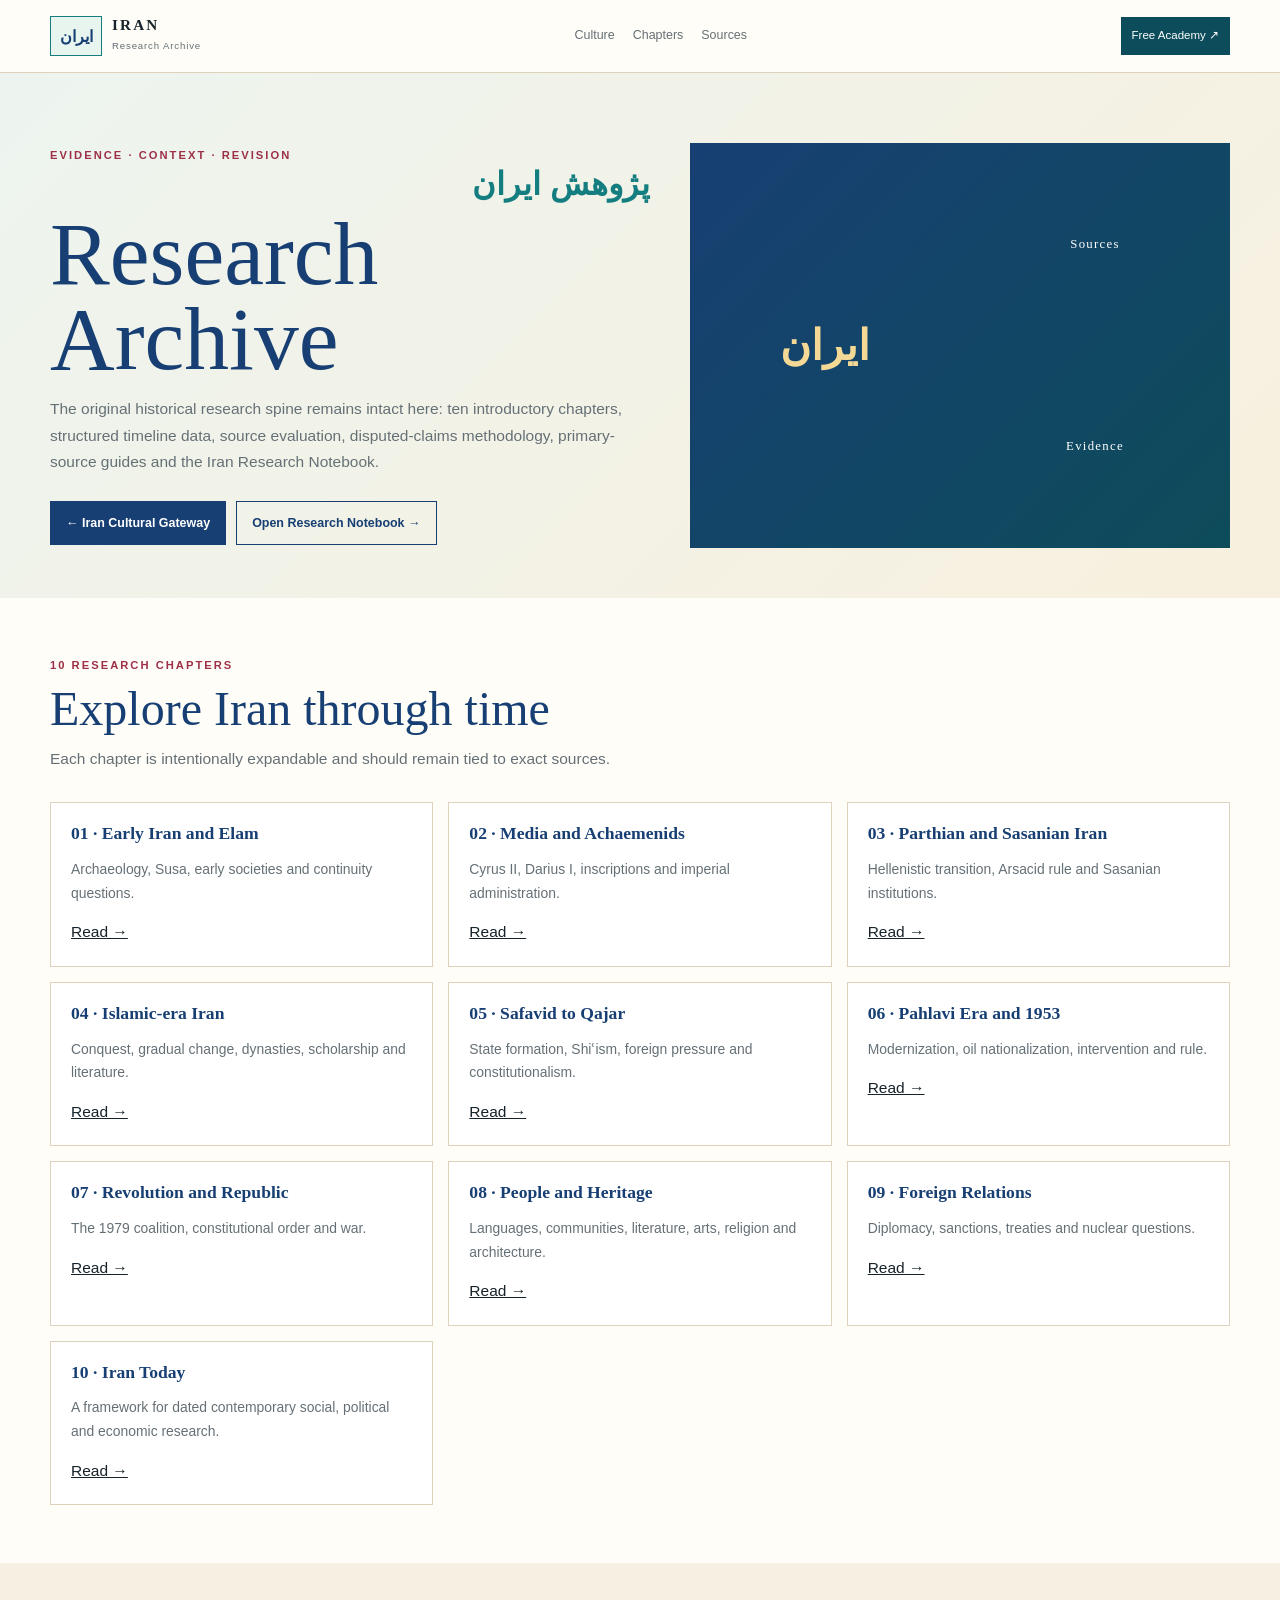
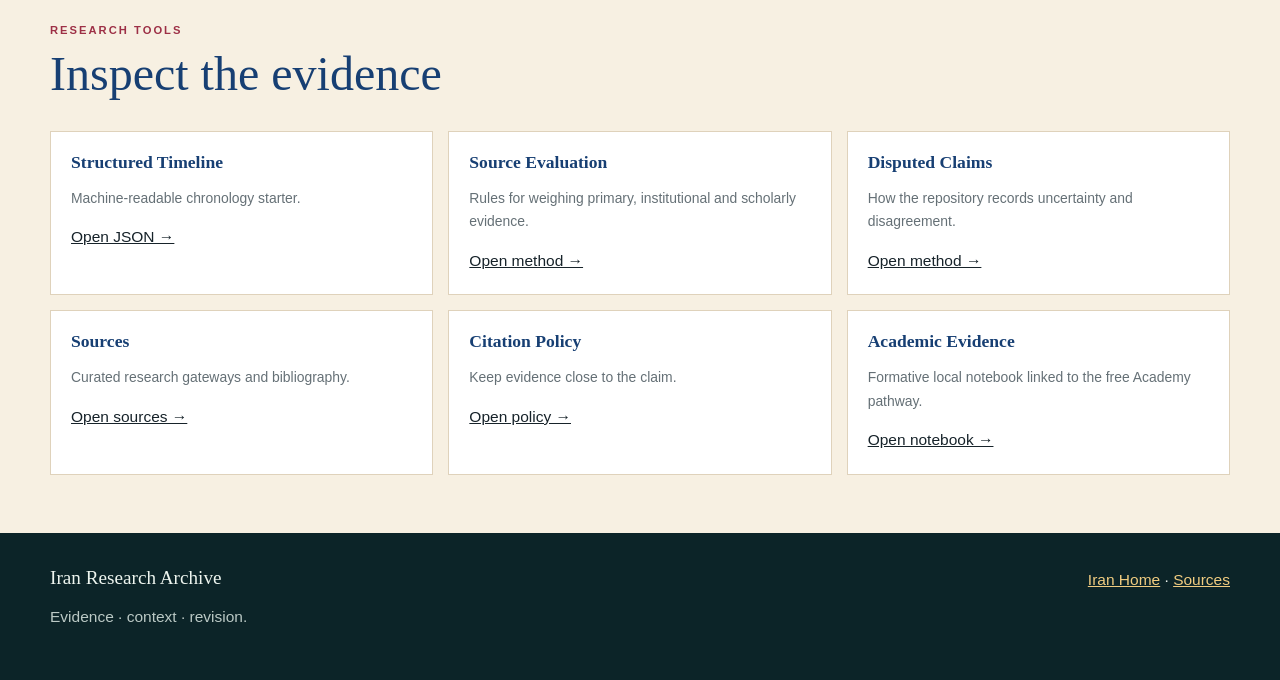
==== research/index.html @ 9bd916c7 "Create Iran research archive landing page" ====
<!doctype html>
<html lang="en" dir="ltr">
<head><meta charset="utf-8"><meta name="viewport" content="width=device-width,initial-scale=1"><meta name="theme-color" content="#0d4c5a"><title>Iran Research Archive | Verve N Veda</title><link rel="stylesheet" href="../assets/css/style.css"></head>
<body class="detail-page">
<a class="skip-link" href="#main">Skip to main content</a>
<header class="site-header"><div class="shell header-inner">
<a class="site-brand" href="../index.html"><span class="site-brand-mark">ایران</span><span><strong>IRAN</strong><small>Research Archive</small></span></a>
<nav class="site-nav"><a href="../index.html#portals">Culture</a><a href="#chapters">Chapters</a><a href="../SOURCES.md">Sources</a></nav>
<div class="site-actions"><a class="nav-academy" href="https://vervenveda.com/Khaemenes_Academy.github.io/" target="_blank" rel="noopener noreferrer">Free Academy ↗</a></div>
</div></header>
<main id="main">
<section class="detail-hero"><div class="shell detail-grid"><div>
<div class="eyebrow">EVIDENCE · CONTEXT · REVISION</div><div class="fa-title" lang="fa" dir="rtl">پژوهش ایران</div><h1>Research Archive</h1>
<p>The original historical research spine remains intact here: ten introductory chapters, structured timeline data, source evaluation, disputed-claims methodology, primary-source guides and the Iran Research Notebook.</p>
<div class="hero-actions"><a class="button primary" href="../index.html">← Iran Cultural Gateway</a><a class="button" href="../learning/iran-research-notebook.html">Open Research Notebook →</a></div>
</div><div class="research-art" style="aspect-ratio:4/3"><span>ایران</span><b>Sources</b><i>Evidence</i></div></div></section>

<section class="detail-section" id="chapters"><div class="shell"><div class="section-head compact"><div class="eyebrow">10 RESEARCH CHAPTERS</div><h2>Explore Iran through time</h2><p>Each chapter is intentionally expandable and should remain tied to exact sources.</p></div>
<div class="detail-columns">
<article class="detail-card"><h3>01 · Early Iran and Elam</h3><p>Archaeology, Susa, early societies and continuity questions.</p><a href="01-early-iran-and-elam.md">Read →</a></article>
<article class="detail-card"><h3>02 · Media and Achaemenids</h3><p>Cyrus II, Darius I, inscriptions and imperial administration.</p><a href="02-media-and-achaemenids.md">Read →</a></article>
<article class="detail-card"><h3>03 · Parthian and Sasanian Iran</h3><p>Hellenistic transition, Arsacid rule and Sasanian institutions.</p><a href="03-hellenistic-parthian-sasanian.md">Read →</a></article>
<article class="detail-card"><h3>04 · Islamic-era Iran</h3><p>Conquest, gradual change, dynasties, scholarship and literature.</p><a href="04-islamic-era-and-regional-dynasties.md">Read →</a></article>
<article class="detail-card"><h3>05 · Safavid to Qajar</h3><p>State formation, Shiʿism, foreign pressure and constitutionalism.</p><a href="05-safavid-to-qajar.md">Read →</a></article>
<article class="detail-card"><h3>06 · Pahlavi Era and 1953</h3><p>Modernization, oil nationalization, intervention and rule.</p><a href="06-pahlavi-era-and-1953.md">Read →</a></article>
<article class="detail-card"><h3>07 · Revolution and Republic</h3><p>The 1979 coalition, constitutional order and war.</p><a href="07-revolution-and-islamic-republic.md">Read →</a></article>
<article class="detail-card"><h3>08 · People and Heritage</h3><p>Languages, communities, literature, arts, religion and architecture.</p><a href="08-people-language-religion-culture.md">Read →</a></article>
<article class="detail-card"><h3>09 · Foreign Relations</h3><p>Diplomacy, sanctions, treaties and nuclear questions.</p><a href="09-foreign-relations-nuclear-diplomacy.md">Read →</a></article>
<article class="detail-card"><h3>10 · Iran Today</h3><p>A framework for dated contemporary social, political and economic research.</p><a href="10-iran-today-and-open-questions.md">Read →</a></article>
</div></div></section>

<section class="detail-section alt"><div class="shell"><div class="section-head compact"><div class="eyebrow">RESEARCH TOOLS</div><h2>Inspect the evidence</h2></div><div class="detail-columns">
<article class="detail-card"><h3>Structured Timeline</h3><p>Machine-readable chronology starter.</p><a href="../data/timeline.json">Open JSON →</a></article>
<article class="detail-card"><h3>Source Evaluation</h3><p>Rules for weighing primary, institutional and scholarly evidence.</p><a href="../methodology/source-evaluation.md">Open method →</a></article>
<article class="detail-card"><h3>Disputed Claims</h3><p>How the repository records uncertainty and disagreement.</p><a href="../methodology/disputed-claims.md">Open method →</a></article>
<article class="detail-card"><h3>Sources</h3><p>Curated research gateways and bibliography.</p><a href="../SOURCES.md">Open sources →</a></article>
<article class="detail-card"><h3>Citation Policy</h3><p>Keep evidence close to the claim.</p><a href="../CITATION_POLICY.md">Open policy →</a></article>
<article class="detail-card"><h3>Academic Evidence</h3><p>Formative local notebook linked to the free Academy pathway.</p><a href="../learning/iran-research-notebook.html">Open notebook →</a></article>
</div></div></section>
</main>
<footer class="footer"><div class="shell foot-inner"><div><h2>Iran Research Archive</h2><p>Evidence · context · revision.</p></div><div><a href="../index.html">Iran Home</a> · <a href="../SOURCES.md">Sources</a></div></div></footer>
</body></html>
---- assets/css/style.css ----
:root{
 --lapis:#173f73;--turq:#147d80;--turq-dark:#0d4c5a;--saffron:#c89435;--gold:#d5b46a;
 --pom:#9d3046;--ink:#17232a;--muted:#657076;--ivory:#f7f0e2;--paper:#fffdf8;--line:#dfd2bb;
 --night:#0c2428;--shadow:0 18px 50px rgba(18,39,43,.12);--display:Georgia,"Times New Roman",serif;
 --body:"Avenir Next","Segoe UI",Arial,sans-serif;--fa:Tahoma,"Geeza Pro",Arial,sans-serif
}
*{box-sizing:border-box}html{scroll-behavior:smooth;scroll-padding-top:110px}body{margin:0;background:var(--paper);color:var(--ink);font:15.5px/1.7 var(--body);-webkit-font-smoothing:antialiased}
a{color:inherit}img{display:block;max-width:100%}button,input{font:inherit}button,a{touch-action:manipulation}:focus-visible{outline:3px solid var(--pom);outline-offset:3px}.shell{width:min(1180px,calc(100% - 40px));margin:auto}.skip-link{position:fixed;left:12px;top:-100px;z-index:5000;padding:9px 13px;background:#fff;border:2px solid var(--pom)}.skip-link:focus{top:12px}
#vnvTicker{height:35px;display:grid;grid-template-columns:minmax(0,1fr) 40px;background:var(--night);color:#f4ead8;border-bottom:1px solid #ffffff1f;overflow:hidden}
#vnvTicker .viewport{overflow:hidden;white-space:nowrap}#vnvTicker .track{width:max-content;display:flex;align-items:center;animation:ticker 40s linear infinite}
#vnvTicker[data-paused="true"] .track{animation-play-state:paused}#vnvTicker .set{display:flex;align-items:center;gap:23px;padding-right:23px}#vnvTicker .brand{color:#f0cc80;font:600 .67rem/1 var(--display);letter-spacing:.17em}#vnvTicker a{color:#eef3ef;text-decoration:none;font-size:.72rem}#vnvTicker .pause{border:0;border-left:1px solid #ffffff25;background:#ffffff08;color:white;cursor:pointer}@keyframes ticker{to{transform:translateX(-50%)}}
.site-header{position:sticky;top:0;z-index:1200;background:#fffdf7f3;backdrop-filter:blur(12px);border-bottom:1px solid var(--line)}.header-inner{min-height:72px;display:grid;grid-template-columns:auto 1fr auto;align-items:center;gap:22px}.site-brand{display:flex;align-items:center;gap:10px;text-decoration:none}.site-brand-mark{width:52px;height:40px;display:grid;place-items:center;border:1px solid var(--turq);color:var(--lapis);font:700 1rem var(--fa);background:#e8f5ef}.site-brand strong{display:block;font:600 .95rem/1.1 var(--display);letter-spacing:.14em}.site-brand small{display:block;margin-top:4px;color:var(--muted);font-size:.6rem;letter-spacing:.09em}.site-nav{display:flex;justify-content:center;gap:18px}.site-nav a{text-decoration:none;color:var(--muted);font-size:.78rem}.site-nav a:hover{color:var(--pom)}.site-actions{display:flex;gap:8px;align-items:center}.nav-academy{min-height:38px;display:inline-flex;align-items:center;padding:7px 11px;background:var(--turq-dark);color:#fff;text-decoration:none;font-size:.72rem}.menu-button{width:40px;height:40px;border:1px solid var(--line);background:var(--paper);display:grid;place-items:center;cursor:pointer}.menu-lines,.menu-lines:before,.menu-lines:after{width:18px;height:1px;background:var(--ink);display:block;position:relative}.menu-lines:before,.menu-lines:after{content:"";position:absolute;left:0}.menu-lines:before{top:-6px}.menu-lines:after{top:6px}
.iran-hero{position:relative;overflow:hidden;background:linear-gradient(120deg,#eef4ed 0 56%,#dfece6 56%);border-bottom:1px solid var(--line)}.iran-hero:before{content:"";position:absolute;inset:auto 0 0;height:8px;background:linear-gradient(90deg,var(--lapis) 0 25%,var(--turq) 25% 50%,var(--saffron) 50% 75%,var(--pom) 75%)}.hero-grid{min-height:650px;display:grid;grid-template-columns:1.05fr .95fr;align-items:center;gap:54px;padding:74px 0 82px}.eyebrow{color:var(--pom);font-size:.7rem;font-weight:800;letter-spacing:.18em;text-transform:uppercase}.persian-name{color:var(--turq);font:600 clamp(2.4rem,5vw,4.6rem)/1 var(--fa);margin-top:20px}.hero-copy h1{margin:8px 0 6px;color:var(--lapis);font:500 clamp(4.3rem,8vw,7.4rem)/.9 var(--display)}.hero-tagline{margin:0;color:var(--saffron);font:600 1.05rem/1.4 var(--display);letter-spacing:.04em}.hero-lead{max-width:690px;color:var(--muted);font-size:1.02rem}.hero-actions{display:flex;flex-wrap:wrap;gap:10px;margin-top:26px}.button{min-height:44px;display:inline-flex;align-items:center;padding:9px 15px;border:1px solid var(--lapis);text-decoration:none;color:var(--lapis);font-weight:700;font-size:.78rem}.button.primary{background:var(--lapis);color:#fff}.button.academy{background:var(--pom);border-color:var(--pom);color:#fff}.hero-source{margin-top:21px;color:#747c7e;font-size:.7rem}.hero-source a{color:var(--lapis)}.hero-photo{margin:0;position:relative;min-height:500px;border:1px solid #ffffff80;box-shadow:var(--shadow);overflow:hidden;background:#dbe5df}.hero-photo img{position:absolute;inset:0;width:100%;height:100%;object-fit:cover}.hero-photo:after{content:"";position:absolute;inset:55% 0 0;background:linear-gradient(transparent,#0c2527e8)}.hero-photo figcaption{position:absolute;z-index:2;left:20px;right:20px;bottom:18px;color:#fff;font-size:.78rem}.hero-photo figcaption span{font:700 1rem var(--fa);color:#f4d796}
.portal-section{padding:82px 0;background:var(--paper)}.section-head{max-width:800px;margin-bottom:30px}.section-head.compact h2{margin:8px 0 10px;color:var(--lapis);font:500 clamp(2rem,4vw,3rem)/1.1 var(--display)}.section-head p{margin:0;color:var(--muted)}.portal-grid{display:grid;grid-template-columns:repeat(3,minmax(0,1fr));gap:18px}.portal-card{background:#fff;border:1px solid var(--line);box-shadow:0 10px 30px #102b2e0b;overflow:hidden;min-width:0}.portal-card>img,.research-art{width:100%;aspect-ratio:4/3;object-fit:cover;background:#e7e0d1}.portal-copy{padding:20px}.portal-no{display:block;color:var(--pom);font:700 .67rem var(--body);letter-spacing:.14em}.portal-card h3{display:inline-block;margin:8px 0 3px;color:var(--lapis);font:600 1.55rem/1.15 var(--display)}.fa-word{float:right;margin-top:6px;color:var(--turq);font:600 1.25rem var(--fa)}.portal-card p{clear:both;color:var(--muted);min-height:70px;font-size:.88rem}.portal-actions{display:flex;gap:8px;flex-wrap:wrap}.portal-actions button,.portal-actions a{min-height:35px;display:inline-flex;align-items:center;padding:6px 10px;border:1px solid var(--line);background:#fff;color:var(--lapis);text-decoration:none;font-weight:700;font-size:.72rem;cursor:pointer}.portal-actions button:hover,.portal-actions a:hover{border-color:var(--pom);color:var(--pom)}.research-art{display:grid;grid-template-columns:1fr 1fr;grid-template-rows:1fr 1fr;place-items:center;background:linear-gradient(135deg,var(--lapis),var(--turq-dark));color:#fff}.research-art span{grid-row:1/3;font:700 2.6rem var(--fa);color:#f3d896}.research-art b,.research-art i{font:500 .8rem var(--display);letter-spacing:.1em}
.academy-ribbon{padding:44px 0;background:var(--night);color:#eef5ef}.academy-ribbon-inner{display:grid;grid-template-columns:1.15fr .85fr;gap:34px;align-items:center}.academy-ribbon h2{margin:7px 0;color:white;font:500 2rem/1.15 var(--display)}.academy-ribbon p{margin:0;color:#c9d7d3}.academy-ribbon-actions{display:grid;gap:8px}.academy-ribbon-actions a{padding:11px 13px;border:1px solid #ffffff36;color:#fff;text-decoration:none;font-size:.78rem}.academy-ribbon-actions a:first-child{background:var(--saffron);border-color:var(--saffron);color:#172228}
.legacy-strip{padding:76px 0;background:var(--ivory)}.legacy-grid{display:grid;grid-template-columns:repeat(4,minmax(0,1fr));border:1px solid var(--line);background:#fff}.legacy-grid>div{padding:23px;border-right:1px solid var(--line)}.legacy-grid>div:last-child{border-right:0}.legacy-grid span{display:block;color:var(--pom);font-size:.67rem;font-weight:800;letter-spacing:.12em;text-transform:uppercase}.legacy-grid strong{display:block;margin-top:8px;color:var(--lapis);font:600 1.02rem/1.3 var(--display)}.legacy-grid p{color:var(--muted);font-size:.82rem}.center-link{text-align:center;margin-top:24px}.center-link a{color:var(--lapis);font-weight:800}
.source-teaser{padding:60px 0}.source-teaser-inner{display:grid;grid-template-columns:1.2fr .8fr;gap:35px;align-items:center}.source-teaser h2{margin:7px 0;color:var(--lapis);font:500 2rem/1.15 var(--display)}.source-teaser p{color:var(--muted)}.source-buttons{display:flex;flex-wrap:wrap;gap:8px}.source-buttons a{padding:10px 12px;border:1px solid var(--line);text-decoration:none;color:var(--lapis);font-size:.76rem;font-weight:700}
.modal-layer{position:fixed;inset:0;z-index:4000;visibility:hidden;opacity:0;transition:.18s}.modal-layer.open{visibility:visible;opacity:1}.modal-backdrop{position:absolute;inset:0;background:#061417d9}.culture-modal{position:relative;width:min(680px,calc(100% - 28px));max-height:86vh;overflow:auto;margin:7vh auto 0;background:var(--paper);border:1px solid #ffffff44;padding:32px;box-shadow:0 25px 80px #0007}.modal-close{position:absolute;right:14px;top:14px;width:39px;height:39px;border:1px solid var(--line);background:#fff;color:var(--pom);font-size:1.3rem;cursor:pointer}.modal-kicker{color:var(--pom);font-size:.67rem;font-weight:800;letter-spacing:.16em}.culture-modal h2{margin:8px 0 15px;color:var(--lapis);font:500 2.2rem/1.1 var(--display)}.culture-modal ul{padding-left:20px;color:var(--muted)}.culture-modal .source-note{margin-top:17px;padding:13px;background:var(--ivory);font-size:.78rem}.culture-modal .source-note a{color:var(--lapis)}.modal-actions{display:flex;gap:8px;flex-wrap:wrap;margin-top:20px}.modal-actions a,.modal-actions button{padding:9px 12px;border:1px solid var(--lapis);background:#fff;color:var(--lapis);text-decoration:none;font-weight:700;cursor:pointer}.modal-actions a{background:var(--lapis);color:#fff}
.menu-overlay{position:fixed;inset:0;z-index:3500;background:#061417d9;visibility:hidden;opacity:0;transition:.18s;display:grid;place-items:start end}.menu-overlay.open{visibility:visible;opacity:1}.menu-drawer{width:min(420px,94vw);height:100%;overflow:auto;background:var(--paper);padding:28px;transform:translateX(105%);transition:.2s}.menu-overlay.open .menu-drawer{transform:none}.menu-head{display:flex;justify-content:space-between;gap:10px;align-items:start}.menu-head h2{margin:4px 0;color:var(--lapis);font:500 1.5rem var(--display)}.menu-close{width:40px;height:40px;border:1px solid var(--line);background:#fff;color:var(--pom);font-size:1.3rem;cursor:pointer}.menu-group{margin-top:24px;color:var(--pom);font-size:.66rem;font-weight:800;letter-spacing:.15em;text-transform:uppercase}.menu-links{display:grid;border-top:1px solid var(--line);margin-top:7px}.menu-links a{display:flex;justify-content:space-between;gap:10px;padding:12px 2px;border-bottom:1px solid var(--line);text-decoration:none;color:var(--lapis);font-size:.82rem}
.footer{padding:34px 0;background:var(--night);color:#eef5ef}.foot-inner{display:flex;justify-content:space-between;gap:24px;flex-wrap:wrap}.footer h2{margin:0;font:500 1.2rem var(--display)}.footer p{color:#bbc9c5}.footer a{color:#f0cc80}
.detail-page{background:var(--paper)}.detail-hero{padding:70px 0 50px;background:linear-gradient(135deg,#edf4ef,#f8f0de)}.detail-grid{display:grid;grid-template-columns:1fr .9fr;gap:40px;align-items:center}.detail-hero h1{margin:8px 0;color:var(--lapis);font:500 clamp(3rem,7vw,5.7rem)/.95 var(--display)}.detail-hero .fa-title{color:var(--turq);font:600 2rem var(--fa)}.detail-hero p{color:var(--muted)}.detail-hero img{width:100%;aspect-ratio:4/3;object-fit:cover;box-shadow:var(--shadow);border:1px solid var(--line)}.detail-section{padding:58px 0}.detail-section.alt{background:var(--ivory)}.detail-section h2{color:var(--lapis);font:500 2rem/1.15 var(--display)}.detail-columns{display:grid;grid-template-columns:repeat(3,minmax(0,1fr));gap:15px}.detail-card{padding:20px;background:#fff;border:1px solid var(--line)}.detail-card h3{margin:0 0 8px;color:var(--lapis);font:600 1.1rem var(--display)}.detail-card p{color:var(--muted);font-size:.87rem}.detail-sources{display:grid;gap:8px}.detail-sources a{padding:12px;background:#fff;border:1px solid var(--line);color:var(--lapis);text-decoration:none;font-size:.8rem}
@media(max-width:930px){.site-nav{display:none}.hero-grid,.academy-ribbon-inner,.source-teaser-inner,.detail-grid{grid-template-columns:1fr}.hero-photo{min-height:420px}.portal-grid{grid-template-columns:repeat(2,minmax(0,1fr))}.legacy-grid{grid-template-columns:repeat(2,minmax(0,1fr))}.legacy-grid>div:nth-child(2){border-right:0}.legacy-grid>div{border-bottom:1px solid var(--line)}.detail-columns{grid-template-columns:1fr 1fr}}
@media(max-width:620px){.shell{width:calc(100% - 28px)}.header-inner{grid-template-columns:auto 1fr}.site-actions{justify-self:end}.nav-academy{display:none}.hero-grid{min-height:auto;padding:54px 0 66px}.hero-photo{min-height:360px}.portal-grid,.detail-columns{grid-template-columns:1fr}.legacy-grid{grid-template-columns:1fr}.legacy-grid>div{border-right:0}.culture-modal{padding:26px 20px}.portal-card p{min-height:0}}
@media(prefers-reduced-motion:reduce){html{scroll-behavior:auto}*{animation-duration:.01ms!important;animation-iteration-count:1!important;transition-duration:.01ms!important}#vnvTicker .track{animation:none}}
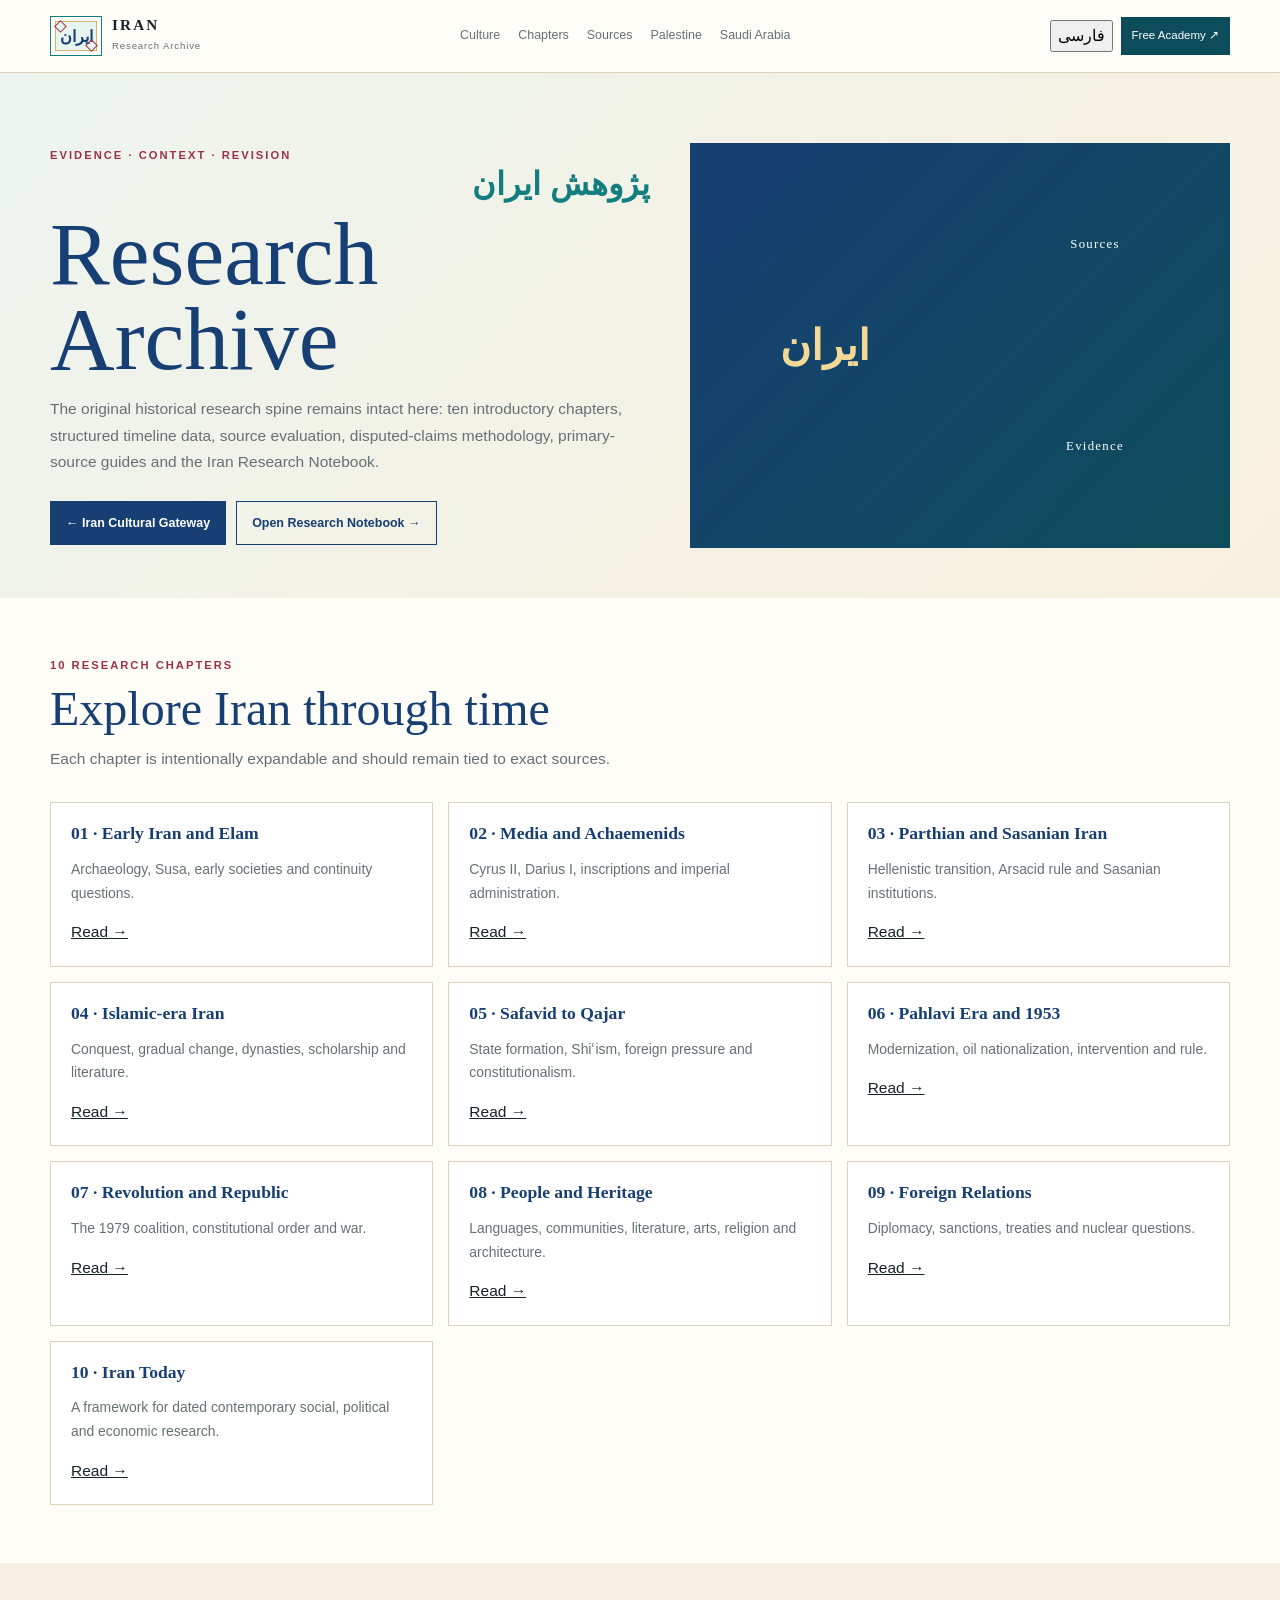
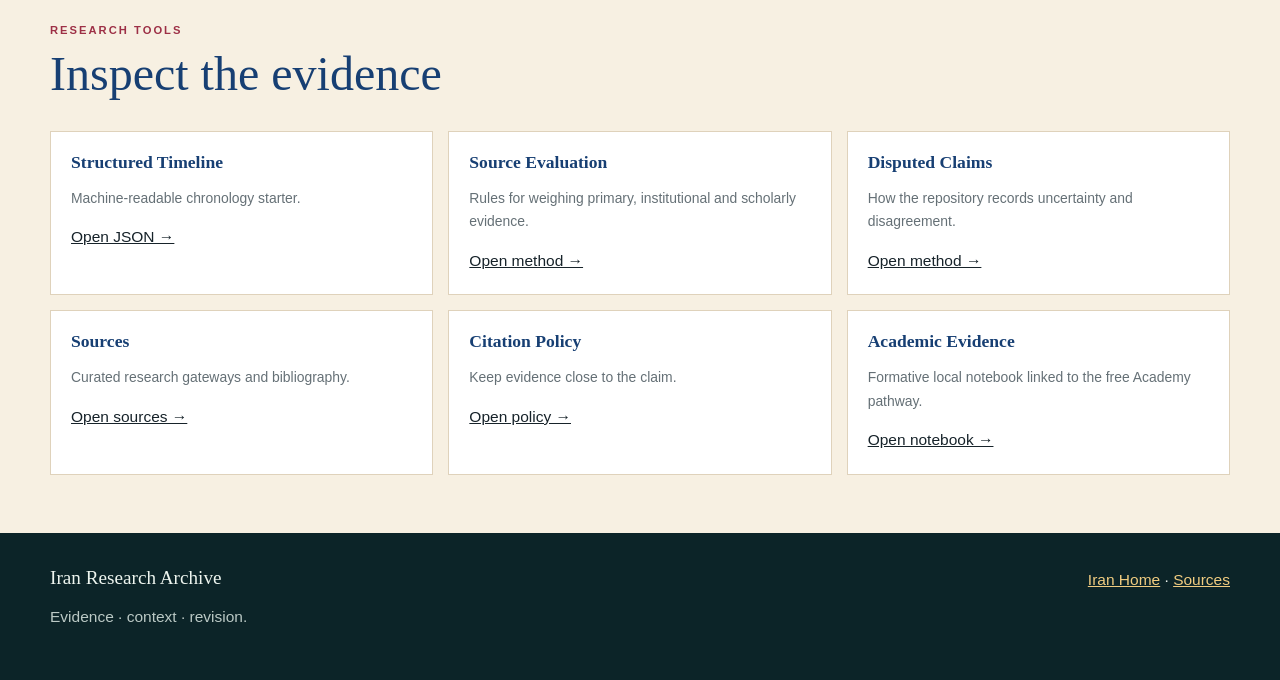
==== commit 467dc666: "Extend Persian language layer to Iran research archive" ====
--- a/research/index.html
+++ b/research/index.html
@@ -1,12 +1,12 @@
 <!doctype html>
 <html lang="en" dir="ltr">
 <head><meta charset="utf-8"><meta name="viewport" content="width=device-width,initial-scale=1"><meta name="theme-color" content="#0d4c5a"><title>Iran Research Archive | Verve N Veda</title><link rel="stylesheet" href="../assets/css/style.css"></head>
-<body class="detail-page">
+<body class="detail-page" data-i18n-page="research">
 <a class="skip-link" href="#main">Skip to main content</a>
 <header class="site-header"><div class="shell header-inner">
 <a class="site-brand" href="../index.html"><span class="site-brand-mark">ایران</span><span><strong>IRAN</strong><small>Research Archive</small></span></a>
-<nav class="site-nav"><a href="../index.html#portals">Culture</a><a href="#chapters">Chapters</a><a href="../SOURCES.md">Sources</a></nav>
-<div class="site-actions"><a class="nav-academy" href="https://vervenveda.com/Khaemenes_Academy.github.io/" target="_blank" rel="noopener noreferrer">Free Academy ↗</a></div>
+<nav class="site-nav"><a href="../index.html#portals">Culture</a><a href="#chapters">Chapters</a><a href="../SOURCES.md">Sources</a><a href="https://vervenveda.com/Palestine.github.io/">Palestine</a><a href="https://vervenveda.com/Saudi_Arabia.github.io/">Saudi Arabia</a></nav>
+<div class="site-actions"><button class="language-toggle" id="languageToggle" type="button" aria-label="Switch to Persian" aria-pressed="false">فارسی</button><a class="nav-academy" href="https://vervenveda.com/Khaemenes_Academy.github.io/" target="_blank" rel="noopener noreferrer">Free Academy ↗</a></div>
 </div></header>
 <main id="main">
 <section class="detail-hero"><div class="shell detail-grid"><div>
@@ -39,4 +39,4 @@
 </div></div></section>
 </main>
 <footer class="footer"><div class="shell foot-inner"><div><h2>Iran Research Archive</h2><p>Evidence · context · revision.</p></div><div><a href="../index.html">Iran Home</a> · <a href="../SOURCES.md">Sources</a></div></div></footer>
-</body></html>+<script src="../assets/js/iran-i18n.js"></script></body></html>
--- a/assets/css/style.css
+++ b/assets/css/style.css
@@ -9,16 +9,37 @@
 #vnvTicker{height:35px;display:grid;grid-template-columns:minmax(0,1fr) 40px;background:var(--night);color:#f4ead8;border-bottom:1px solid #ffffff1f;overflow:hidden}
 #vnvTicker .viewport{overflow:hidden;white-space:nowrap}#vnvTicker .track{width:max-content;display:flex;align-items:center;animation:ticker 40s linear infinite}
 #vnvTicker[data-paused="true"] .track{animation-play-state:paused}#vnvTicker .set{display:flex;align-items:center;gap:23px;padding-right:23px}#vnvTicker .brand{color:#f0cc80;font:600 .67rem/1 var(--display);letter-spacing:.17em}#vnvTicker a{color:#eef3ef;text-decoration:none;font-size:.72rem}#vnvTicker .pause{border:0;border-left:1px solid #ffffff25;background:#ffffff08;color:white;cursor:pointer}@keyframes ticker{to{transform:translateX(-50%)}}
-.site-header{position:sticky;top:0;z-index:1200;background:#fffdf7f3;backdrop-filter:blur(12px);border-bottom:1px solid var(--line)}.header-inner{min-height:72px;display:grid;grid-template-columns:auto 1fr auto;align-items:center;gap:22px}.site-brand{display:flex;align-items:center;gap:10px;text-decoration:none}.site-brand-mark{width:52px;height:40px;display:grid;place-items:center;border:1px solid var(--turq);color:var(--lapis);font:700 1rem var(--fa);background:#e8f5ef}.site-brand strong{display:block;font:600 .95rem/1.1 var(--display);letter-spacing:.14em}.site-brand small{display:block;margin-top:4px;color:var(--muted);font-size:.6rem;letter-spacing:.09em}.site-nav{display:flex;justify-content:center;gap:18px}.site-nav a{text-decoration:none;color:var(--muted);font-size:.78rem}.site-nav a:hover{color:var(--pom)}.site-actions{display:flex;gap:8px;align-items:center}.nav-academy{min-height:38px;display:inline-flex;align-items:center;padding:7px 11px;background:var(--turq-dark);color:#fff;text-decoration:none;font-size:.72rem}.menu-button{width:40px;height:40px;border:1px solid var(--line);background:var(--paper);display:grid;place-items:center;cursor:pointer}.menu-lines,.menu-lines:before,.menu-lines:after{width:18px;height:1px;background:var(--ink);display:block;position:relative}.menu-lines:before,.menu-lines:after{content:"";position:absolute;left:0}.menu-lines:before{top:-6px}.menu-lines:after{top:6px}
-.iran-hero{position:relative;overflow:hidden;background:linear-gradient(120deg,#eef4ed 0 56%,#dfece6 56%);border-bottom:1px solid var(--line)}.iran-hero:before{content:"";position:absolute;inset:auto 0 0;height:8px;background:linear-gradient(90deg,var(--lapis) 0 25%,var(--turq) 25% 50%,var(--saffron) 50% 75%,var(--pom) 75%)}.hero-grid{min-height:650px;display:grid;grid-template-columns:1.05fr .95fr;align-items:center;gap:54px;padding:74px 0 82px}.eyebrow{color:var(--pom);font-size:.7rem;font-weight:800;letter-spacing:.18em;text-transform:uppercase}.persian-name{color:var(--turq);font:600 clamp(2.4rem,5vw,4.6rem)/1 var(--fa);margin-top:20px}.hero-copy h1{margin:8px 0 6px;color:var(--lapis);font:500 clamp(4.3rem,8vw,7.4rem)/.9 var(--display)}.hero-tagline{margin:0;color:var(--saffron);font:600 1.05rem/1.4 var(--display);letter-spacing:.04em}.hero-lead{max-width:690px;color:var(--muted);font-size:1.02rem}.hero-actions{display:flex;flex-wrap:wrap;gap:10px;margin-top:26px}.button{min-height:44px;display:inline-flex;align-items:center;padding:9px 15px;border:1px solid var(--lapis);text-decoration:none;color:var(--lapis);font-weight:700;font-size:.78rem}.button.primary{background:var(--lapis);color:#fff}.button.academy{background:var(--pom);border-color:var(--pom);color:#fff}.hero-source{margin-top:21px;color:#747c7e;font-size:.7rem}.hero-source a{color:var(--lapis)}.hero-photo{margin:0;position:relative;min-height:500px;border:1px solid #ffffff80;box-shadow:var(--shadow);overflow:hidden;background:#dbe5df}.hero-photo img{position:absolute;inset:0;width:100%;height:100%;object-fit:cover}.hero-photo:after{content:"";position:absolute;inset:55% 0 0;background:linear-gradient(transparent,#0c2527e8)}.hero-photo figcaption{position:absolute;z-index:2;left:20px;right:20px;bottom:18px;color:#fff;font-size:.78rem}.hero-photo figcaption span{font:700 1rem var(--fa);color:#f4d796}
-.portal-section{padding:82px 0;background:var(--paper)}.section-head{max-width:800px;margin-bottom:30px}.section-head.compact h2{margin:8px 0 10px;color:var(--lapis);font:500 clamp(2rem,4vw,3rem)/1.1 var(--display)}.section-head p{margin:0;color:var(--muted)}.portal-grid{display:grid;grid-template-columns:repeat(3,minmax(0,1fr));gap:18px}.portal-card{background:#fff;border:1px solid var(--line);box-shadow:0 10px 30px #102b2e0b;overflow:hidden;min-width:0}.portal-card>img,.research-art{width:100%;aspect-ratio:4/3;object-fit:cover;background:#e7e0d1}.portal-copy{padding:20px}.portal-no{display:block;color:var(--pom);font:700 .67rem var(--body);letter-spacing:.14em}.portal-card h3{display:inline-block;margin:8px 0 3px;color:var(--lapis);font:600 1.55rem/1.15 var(--display)}.fa-word{float:right;margin-top:6px;color:var(--turq);font:600 1.25rem var(--fa)}.portal-card p{clear:both;color:var(--muted);min-height:70px;font-size:.88rem}.portal-actions{display:flex;gap:8px;flex-wrap:wrap}.portal-actions button,.portal-actions a{min-height:35px;display:inline-flex;align-items:center;padding:6px 10px;border:1px solid var(--line);background:#fff;color:var(--lapis);text-decoration:none;font-weight:700;font-size:.72rem;cursor:pointer}.portal-actions button:hover,.portal-actions a:hover{border-color:var(--pom);color:var(--pom)}.research-art{display:grid;grid-template-columns:1fr 1fr;grid-template-rows:1fr 1fr;place-items:center;background:linear-gradient(135deg,var(--lapis),var(--turq-dark));color:#fff}.research-art span{grid-row:1/3;font:700 2.6rem var(--fa);color:#f3d896}.research-art b,.research-art i{font:500 .8rem var(--display);letter-spacing:.1em}
+.site-header{position:sticky;top:0;z-index:1200;background:#fffdf7f3;backdrop-filter:blur(12px);border-bottom:1px solid var(--line)}.header-inner{min-height:72px;display:grid;grid-template-columns:auto 1fr auto;align-items:center;gap:22px}.site-brand{display:flex;align-items:center;gap:10px;text-decoration:none}.site-brand-mark{width:52px;height:40px;display:grid;place-items:center;border:1px solid var(--turq);color:var(--lapis);font:700 1rem var(--fa);background:#e8f5ef;box-shadow:inset 0 0 0 4px #fffdf8,inset 0 0 0 5px #d5b46a;position:relative}.site-brand-mark:before,.site-brand-mark:after{content:"";position:absolute;width:7px;height:7px;border:1px solid var(--pom);transform:rotate(45deg)}.site-brand-mark:before{left:5px;top:5px}.site-brand-mark:after{right:5px;bottom:5px}.site-brand strong{display:block;font:600 .95rem/1.1 var(--display);letter-spacing:.14em}.site-brand small{display:block;margin-top:4px;color:var(--muted);font-size:.6rem;letter-spacing:.09em}.site-nav{display:flex;justify-content:center;gap:18px}.site-nav a{text-decoration:none;color:var(--muted);font-size:.78rem}.site-nav a:hover{color:var(--pom)}.site-actions{display:flex;gap:8px;align-items:center}.nav-academy{min-height:38px;display:inline-flex;align-items:center;padding:7px 11px;background:var(--turq-dark);color:#fff;text-decoration:none;font-size:.72rem}.lang-toggle{min-height:38px;display:inline-flex;align-items:center;justify-content:center;padding:7px 11px;border:1px solid var(--turq);background:var(--paper);color:var(--lapis);font:700 .74rem/1 var(--fa);cursor:pointer}.lang-toggle:hover{background:#e8f5ef}.lang-toggle[aria-pressed="true"]{background:var(--lapis);border-color:var(--lapis);color:#fff}
+html[dir="rtl"] body{font-family:var(--fa);text-align:right}
+html[dir="rtl"] .site-brand{flex-direction:row-reverse}
+html[dir="rtl"] .site-brand strong,html[dir="rtl"] .site-brand small{letter-spacing:0}
+html[dir="rtl"] .site-nav{direction:rtl}
+html[dir="rtl"] .site-actions{direction:rtl}
+html[dir="rtl"] .hero-grid,html[dir="rtl"] .detail-grid,html[dir="rtl"] .academy-ribbon-inner,html[dir="rtl"] .source-teaser-inner{direction:rtl}
+html[dir="rtl"] .hero-copy,html[dir="rtl"] .section-head,html[dir="rtl"] .portal-copy,html[dir="rtl"] .detail-card,html[dir="rtl"] .academy-ribbon,html[dir="rtl"] .source-teaser,html[dir="rtl"] .footer{text-align:right}
+html[dir="rtl"] .hero-copy h1,html[dir="rtl"] .detail-hero h1,html[dir="rtl"] .section-head h2,html[dir="rtl"] .portal-card h3,html[dir="rtl"] .detail-section h2,html[dir="rtl"] .detail-card h3,html[dir="rtl"] .academy-ribbon h2,html[dir="rtl"] .source-teaser h2,html[dir="rtl"] .footer h2{font-family:var(--fa)}
+html[dir="rtl"] .eyebrow,html[dir="rtl"] .portal-no,html[dir="rtl"] .legacy-grid span,html[dir="rtl"] .menu-group{letter-spacing:.04em}
+html[dir="rtl"] .fa-word{float:left}
+html[dir="rtl"] .hero-actions,html[dir="rtl"] .portal-actions,html[dir="rtl"] .source-buttons,html[dir="rtl"] .modal-actions{direction:rtl}
+html[dir="rtl"] .legacy-grid>div{border-right:0;border-left:1px solid var(--line)}html[dir="rtl"] .portal-card:before{right:auto;left:10px}
+html[dir="rtl"] .legacy-grid>div:last-child{border-left:0}
+html[dir="rtl"] .menu-overlay{place-items:start start}
+html[dir="rtl"] .menu-drawer{transform:translateX(-105%)}
+html[dir="rtl"] .menu-overlay.open .menu-drawer{transform:none}
+html[dir="rtl"] .menu-close,html[dir="rtl"] .modal-close{right:auto;left:14px}
+html[dir="rtl"] .culture-modal ul{padding-left:0;padding-right:20px}
+html[dir="rtl"] .detail-sources,html[dir="rtl"] .academy-ribbon-actions{direction:rtl}
+html[dir="rtl"] #vnvTicker .set{padding-right:0;padding-left:23px}
+.menu-button{width:40px;height:40px;border:1px solid var(--line);background:var(--paper);display:grid;place-items:center;cursor:pointer}.menu-lines,.menu-lines:before,.menu-lines:after{width:18px;height:1px;background:var(--ink);display:block;position:relative}.menu-lines:before,.menu-lines:after{content:"";position:absolute;left:0}.menu-lines:before{top:-6px}.menu-lines:after{top:6px}
+.iran-hero{position:relative;overflow:hidden;background:linear-gradient(120deg,#eef4ed 0 56%,#dfece6 56%);border-bottom:1px solid var(--line)}.iran-hero:after{content:"";position:absolute;inset:0;pointer-events:none;opacity:.18;background:linear-gradient(90deg,transparent calc(50% - 1px),var(--turq) calc(50% - 1px) calc(50% + 1px),transparent calc(50% + 1px)),linear-gradient(0deg,transparent calc(50% - 1px),var(--saffron) calc(50% - 1px) calc(50% + 1px),transparent calc(50% + 1px));mask-image:linear-gradient(90deg,transparent 0 38%,#000 54% 100%)}.iran-hero:before{content:"";position:absolute;inset:auto 0 0;height:8px;background:linear-gradient(90deg,var(--lapis) 0 25%,var(--turq) 25% 50%,var(--saffron) 50% 75%,var(--pom) 75%)}.hero-grid{min-height:650px;display:grid;grid-template-columns:1.05fr .95fr;align-items:center;gap:54px;padding:74px 0 82px}.eyebrow{color:var(--pom);font-size:.7rem;font-weight:800;letter-spacing:.18em;text-transform:uppercase}.persian-name{color:var(--turq);font:600 clamp(2.4rem,5vw,4.6rem)/1 var(--fa);margin-top:20px}.hero-copy h1{margin:8px 0 6px;color:var(--lapis);font:500 clamp(4.3rem,8vw,7.4rem)/.9 var(--display)}.hero-tagline{margin:0;color:var(--saffron);font:600 1.05rem/1.4 var(--display);letter-spacing:.04em}.hero-lead{max-width:690px;color:var(--muted);font-size:1.02rem}.hero-actions{display:flex;flex-wrap:wrap;gap:10px;margin-top:26px}.button{min-height:44px;display:inline-flex;align-items:center;padding:9px 15px;border:1px solid var(--lapis);text-decoration:none;color:var(--lapis);font-weight:700;font-size:.78rem}.button.primary{background:var(--lapis);color:#fff}.button.academy{background:var(--pom);border-color:var(--pom);color:#fff}.hero-source{margin-top:21px;color:#747c7e;font-size:.7rem}.hero-source a{color:var(--lapis)}.hero-photo{margin:0;position:relative;min-height:500px;border:1px solid var(--lapis);box-shadow:0 0 0 5px #f7f0e2,0 0 0 7px var(--gold),var(--shadow);overflow:hidden;background:#dbe5df;z-index:1}.hero-photo:before{content:"";position:absolute;z-index:3;inset:11px;border:1px solid #ffffff88;pointer-events:none}.hero-photo img{position:absolute;inset:0;width:100%;height:100%;object-fit:cover}.hero-photo:after{content:"";position:absolute;inset:55% 0 0;background:linear-gradient(transparent,#0c2527e8)}.hero-photo figcaption{position:absolute;z-index:2;left:20px;right:20px;bottom:18px;color:#fff;font-size:.78rem}.hero-photo figcaption span{font:700 1rem var(--fa);color:#f4d796}
+.portal-section{padding:82px 0;background-color:var(--paper);background-image:linear-gradient(45deg,#147d8008 25%,transparent 25% 75%,#147d8008 75%),linear-gradient(-45deg,#9d304608 25%,transparent 25% 75%,#9d304608 75%);background-size:34px 34px;background-position:0 0,17px 17px}.section-head{max-width:800px;margin-bottom:30px}.section-head.compact h2{margin:8px 0 10px;color:var(--lapis);font:500 clamp(2rem,4vw,3rem)/1.1 var(--display)}.section-head p{margin:0;color:var(--muted)}.portal-grid{display:grid;grid-template-columns:repeat(3,minmax(0,1fr));gap:18px}.portal-card{background:#fff;border:1px solid var(--line);border-top:4px solid var(--turq);box-shadow:0 10px 30px #102b2e0b;overflow:hidden;min-width:0;position:relative}.portal-card:before{content:"";position:absolute;z-index:2;top:10px;right:10px;width:14px;height:14px;border:1px solid #fff9;transform:rotate(45deg);box-shadow:0 0 0 3px #173f7370}.portal-card.art{border-top-color:var(--pom)}.portal-card.music{border-top-color:var(--saffron)}.portal-card.script{border-top-color:var(--lapis)}.portal-card.legacy{border-top-color:var(--turq)}.portal-card.innovation{border-top-color:#6c7e52}.portal-card.research{border-top-color:var(--gold)}.portal-card>img,.research-art{width:100%;aspect-ratio:4/3;object-fit:cover;background:#e7e0d1}.portal-copy{padding:20px}.portal-no{display:block;color:var(--pom);font:700 .67rem var(--body);letter-spacing:.14em}.portal-card h3{display:inline-block;margin:8px 0 3px;color:var(--lapis);font:600 1.55rem/1.15 var(--display)}.fa-word{float:right;margin-top:6px;color:var(--turq);font:600 1.25rem var(--fa)}.portal-card p{clear:both;color:var(--muted);min-height:70px;font-size:.88rem}.portal-actions{display:flex;gap:8px;flex-wrap:wrap}.portal-actions button,.portal-actions a{min-height:35px;display:inline-flex;align-items:center;padding:6px 10px;border:1px solid var(--line);background:#fff;color:var(--lapis);text-decoration:none;font-weight:700;font-size:.72rem;cursor:pointer}.portal-actions button:hover,.portal-actions a:hover{border-color:var(--pom);color:var(--pom)}.research-art{display:grid;grid-template-columns:1fr 1fr;grid-template-rows:1fr 1fr;place-items:center;background:linear-gradient(135deg,var(--lapis),var(--turq-dark));color:#fff}.research-art span{grid-row:1/3;font:700 2.6rem var(--fa);color:#f3d896}.research-art b,.research-art i{font:500 .8rem var(--display);letter-spacing:.1em}
 .academy-ribbon{padding:44px 0;background:var(--night);color:#eef5ef}.academy-ribbon-inner{display:grid;grid-template-columns:1.15fr .85fr;gap:34px;align-items:center}.academy-ribbon h2{margin:7px 0;color:white;font:500 2rem/1.15 var(--display)}.academy-ribbon p{margin:0;color:#c9d7d3}.academy-ribbon-actions{display:grid;gap:8px}.academy-ribbon-actions a{padding:11px 13px;border:1px solid #ffffff36;color:#fff;text-decoration:none;font-size:.78rem}.academy-ribbon-actions a:first-child{background:var(--saffron);border-color:var(--saffron);color:#172228}
-.legacy-strip{padding:76px 0;background:var(--ivory)}.legacy-grid{display:grid;grid-template-columns:repeat(4,minmax(0,1fr));border:1px solid var(--line);background:#fff}.legacy-grid>div{padding:23px;border-right:1px solid var(--line)}.legacy-grid>div:last-child{border-right:0}.legacy-grid span{display:block;color:var(--pom);font-size:.67rem;font-weight:800;letter-spacing:.12em;text-transform:uppercase}.legacy-grid strong{display:block;margin-top:8px;color:var(--lapis);font:600 1.02rem/1.3 var(--display)}.legacy-grid p{color:var(--muted);font-size:.82rem}.center-link{text-align:center;margin-top:24px}.center-link a{color:var(--lapis);font-weight:800}
+.legacy-strip{padding:76px 0;background-color:var(--ivory);background-image:repeating-linear-gradient(90deg,transparent 0 47px,#9d30460a 47px 48px),repeating-linear-gradient(0deg,transparent 0 47px,#147d800a 47px 48px)}.legacy-grid{display:grid;grid-template-columns:repeat(4,minmax(0,1fr));border:1px solid var(--line);background:#fff}.legacy-grid>div{padding:23px;border-right:1px solid var(--line)}.legacy-grid>div:last-child{border-right:0}.legacy-grid span{display:block;color:var(--pom);font-size:.67rem;font-weight:800;letter-spacing:.12em;text-transform:uppercase}.legacy-grid strong{display:block;margin-top:8px;color:var(--lapis);font:600 1.02rem/1.3 var(--display)}.legacy-grid p{color:var(--muted);font-size:.82rem}.center-link{text-align:center;margin-top:24px}.center-link a{color:var(--lapis);font-weight:800}
 .source-teaser{padding:60px 0}.source-teaser-inner{display:grid;grid-template-columns:1.2fr .8fr;gap:35px;align-items:center}.source-teaser h2{margin:7px 0;color:var(--lapis);font:500 2rem/1.15 var(--display)}.source-teaser p{color:var(--muted)}.source-buttons{display:flex;flex-wrap:wrap;gap:8px}.source-buttons a{padding:10px 12px;border:1px solid var(--line);text-decoration:none;color:var(--lapis);font-size:.76rem;font-weight:700}
 .modal-layer{position:fixed;inset:0;z-index:4000;visibility:hidden;opacity:0;transition:.18s}.modal-layer.open{visibility:visible;opacity:1}.modal-backdrop{position:absolute;inset:0;background:#061417d9}.culture-modal{position:relative;width:min(680px,calc(100% - 28px));max-height:86vh;overflow:auto;margin:7vh auto 0;background:var(--paper);border:1px solid #ffffff44;padding:32px;box-shadow:0 25px 80px #0007}.modal-close{position:absolute;right:14px;top:14px;width:39px;height:39px;border:1px solid var(--line);background:#fff;color:var(--pom);font-size:1.3rem;cursor:pointer}.modal-kicker{color:var(--pom);font-size:.67rem;font-weight:800;letter-spacing:.16em}.culture-modal h2{margin:8px 0 15px;color:var(--lapis);font:500 2.2rem/1.1 var(--display)}.culture-modal ul{padding-left:20px;color:var(--muted)}.culture-modal .source-note{margin-top:17px;padding:13px;background:var(--ivory);font-size:.78rem}.culture-modal .source-note a{color:var(--lapis)}.modal-actions{display:flex;gap:8px;flex-wrap:wrap;margin-top:20px}.modal-actions a,.modal-actions button{padding:9px 12px;border:1px solid var(--lapis);background:#fff;color:var(--lapis);text-decoration:none;font-weight:700;cursor:pointer}.modal-actions a{background:var(--lapis);color:#fff}
 .menu-overlay{position:fixed;inset:0;z-index:3500;background:#061417d9;visibility:hidden;opacity:0;transition:.18s;display:grid;place-items:start end}.menu-overlay.open{visibility:visible;opacity:1}.menu-drawer{width:min(420px,94vw);height:100%;overflow:auto;background:var(--paper);padding:28px;transform:translateX(105%);transition:.2s}.menu-overlay.open .menu-drawer{transform:none}.menu-head{display:flex;justify-content:space-between;gap:10px;align-items:start}.menu-head h2{margin:4px 0;color:var(--lapis);font:500 1.5rem var(--display)}.menu-close{width:40px;height:40px;border:1px solid var(--line);background:#fff;color:var(--pom);font-size:1.3rem;cursor:pointer}.menu-group{margin-top:24px;color:var(--pom);font-size:.66rem;font-weight:800;letter-spacing:.15em;text-transform:uppercase}.menu-links{display:grid;border-top:1px solid var(--line);margin-top:7px}.menu-links a{display:flex;justify-content:space-between;gap:10px;padding:12px 2px;border-bottom:1px solid var(--line);text-decoration:none;color:var(--lapis);font-size:.82rem}
 .footer{padding:34px 0;background:var(--night);color:#eef5ef}.foot-inner{display:flex;justify-content:space-between;gap:24px;flex-wrap:wrap}.footer h2{margin:0;font:500 1.2rem var(--display)}.footer p{color:#bbc9c5}.footer a{color:#f0cc80}
 .detail-page{background:var(--paper)}.detail-hero{padding:70px 0 50px;background:linear-gradient(135deg,#edf4ef,#f8f0de)}.detail-grid{display:grid;grid-template-columns:1fr .9fr;gap:40px;align-items:center}.detail-hero h1{margin:8px 0;color:var(--lapis);font:500 clamp(3rem,7vw,5.7rem)/.95 var(--display)}.detail-hero .fa-title{color:var(--turq);font:600 2rem var(--fa)}.detail-hero p{color:var(--muted)}.detail-hero img{width:100%;aspect-ratio:4/3;object-fit:cover;box-shadow:var(--shadow);border:1px solid var(--line)}.detail-section{padding:58px 0}.detail-section.alt{background:var(--ivory)}.detail-section h2{color:var(--lapis);font:500 2rem/1.15 var(--display)}.detail-columns{display:grid;grid-template-columns:repeat(3,minmax(0,1fr));gap:15px}.detail-card{padding:20px;background:#fff;border:1px solid var(--line)}.detail-card h3{margin:0 0 8px;color:var(--lapis);font:600 1.1rem var(--display)}.detail-card p{color:var(--muted);font-size:.87rem}.detail-sources{display:grid;gap:8px}.detail-sources a{padding:12px;background:#fff;border:1px solid var(--line);color:var(--lapis);text-decoration:none;font-size:.8rem}
 @media(max-width:930px){.site-nav{display:none}.hero-grid,.academy-ribbon-inner,.source-teaser-inner,.detail-grid{grid-template-columns:1fr}.hero-photo{min-height:420px}.portal-grid{grid-template-columns:repeat(2,minmax(0,1fr))}.legacy-grid{grid-template-columns:repeat(2,minmax(0,1fr))}.legacy-grid>div:nth-child(2){border-right:0}.legacy-grid>div{border-bottom:1px solid var(--line)}.detail-columns{grid-template-columns:1fr 1fr}}
-@media(max-width:620px){.shell{width:calc(100% - 28px)}.header-inner{grid-template-columns:auto 1fr}.site-actions{justify-self:end}.nav-academy{display:none}.hero-grid{min-height:auto;padding:54px 0 66px}.hero-photo{min-height:360px}.portal-grid,.detail-columns{grid-template-columns:1fr}.legacy-grid{grid-template-columns:1fr}.legacy-grid>div{border-right:0}.culture-modal{padding:26px 20px}.portal-card p{min-height:0}}
+@media(max-width:620px){.shell{width:calc(100% - 28px)}.header-inner{grid-template-columns:auto 1fr}.site-actions{justify-self:end}.nav-academy{display:none}.lang-toggle{min-width:58px;padding:7px 9px}.hero-grid{min-height:auto;padding:54px 0 66px}.hero-photo{min-height:360px}.portal-grid,.detail-columns{grid-template-columns:1fr}.legacy-grid{grid-template-columns:1fr}.legacy-grid>div{border-right:0}.culture-modal{padding:26px 20px}.portal-card p{min-height:0}}
 @media(prefers-reduced-motion:reduce){html{scroll-behavior:auto}*{animation-duration:.01ms!important;animation-iteration-count:1!important;transition-duration:.01ms!important}#vnvTicker .track{animation:none}}
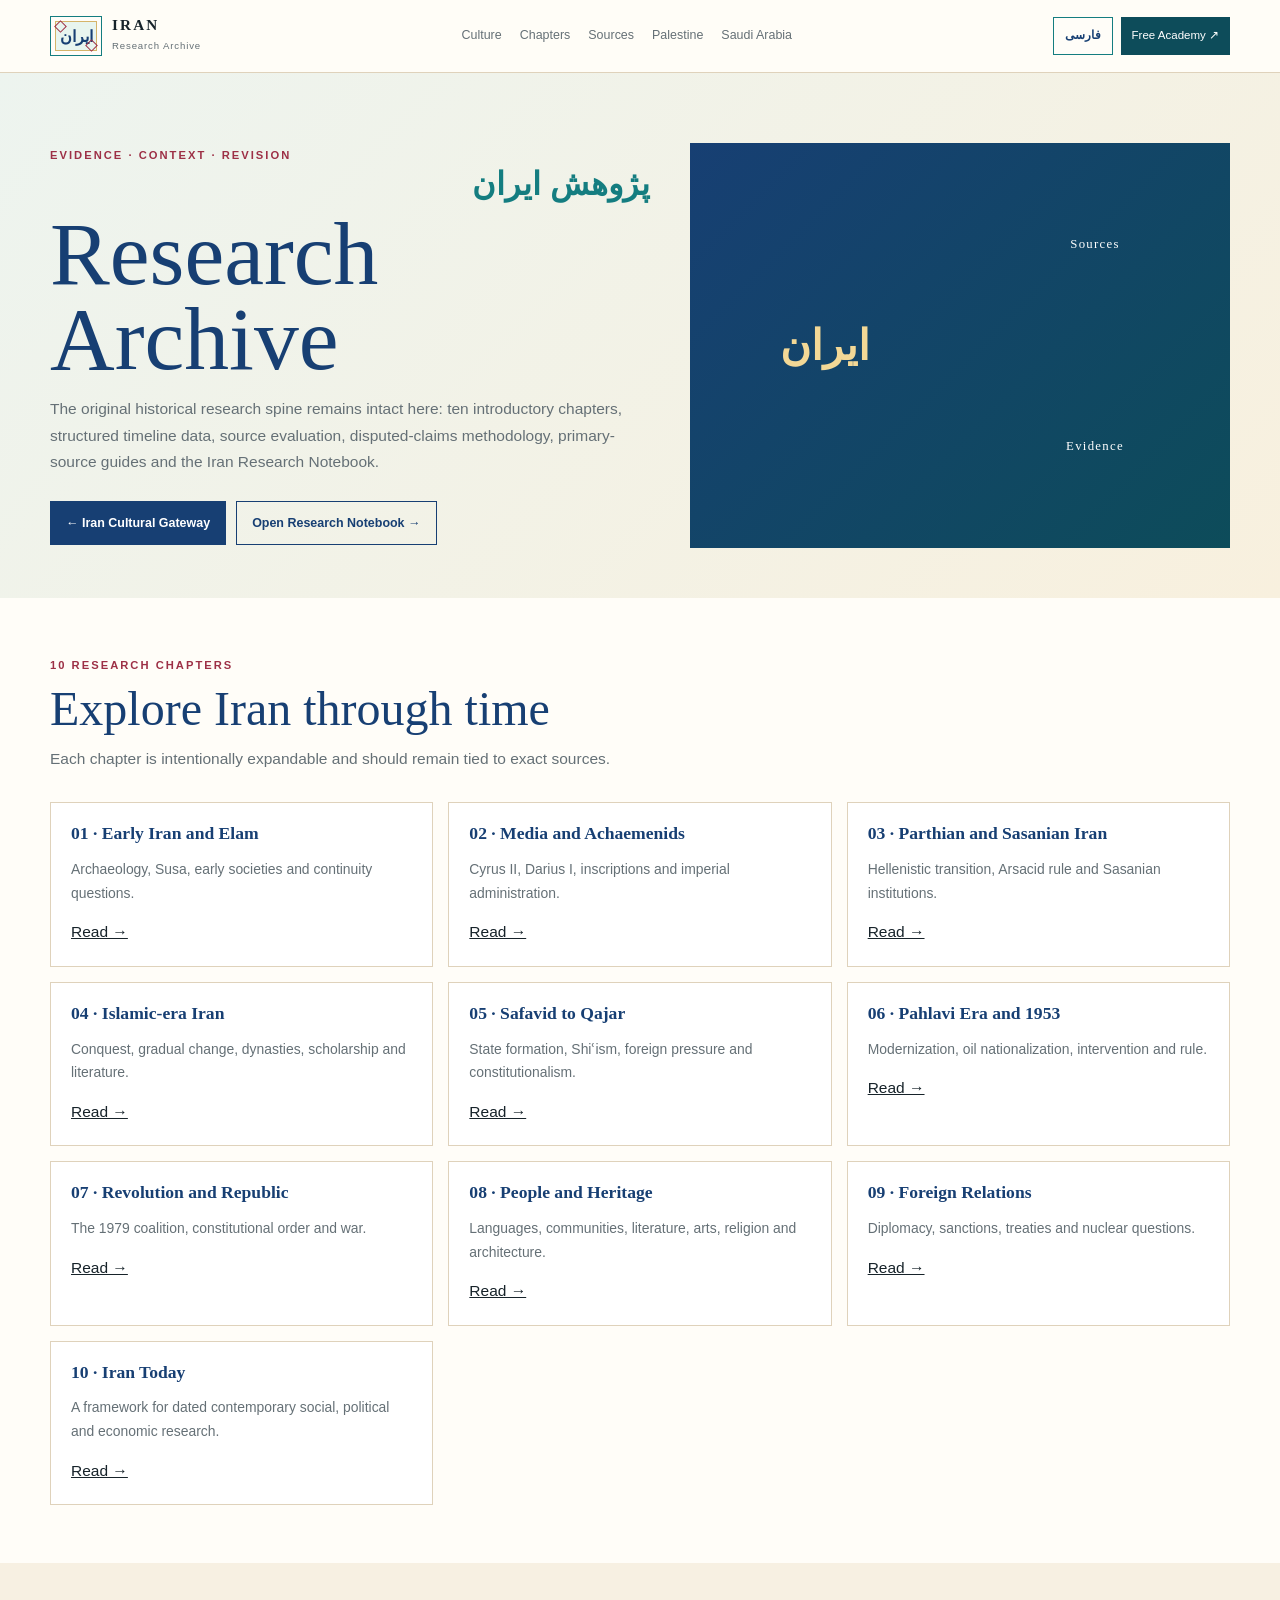
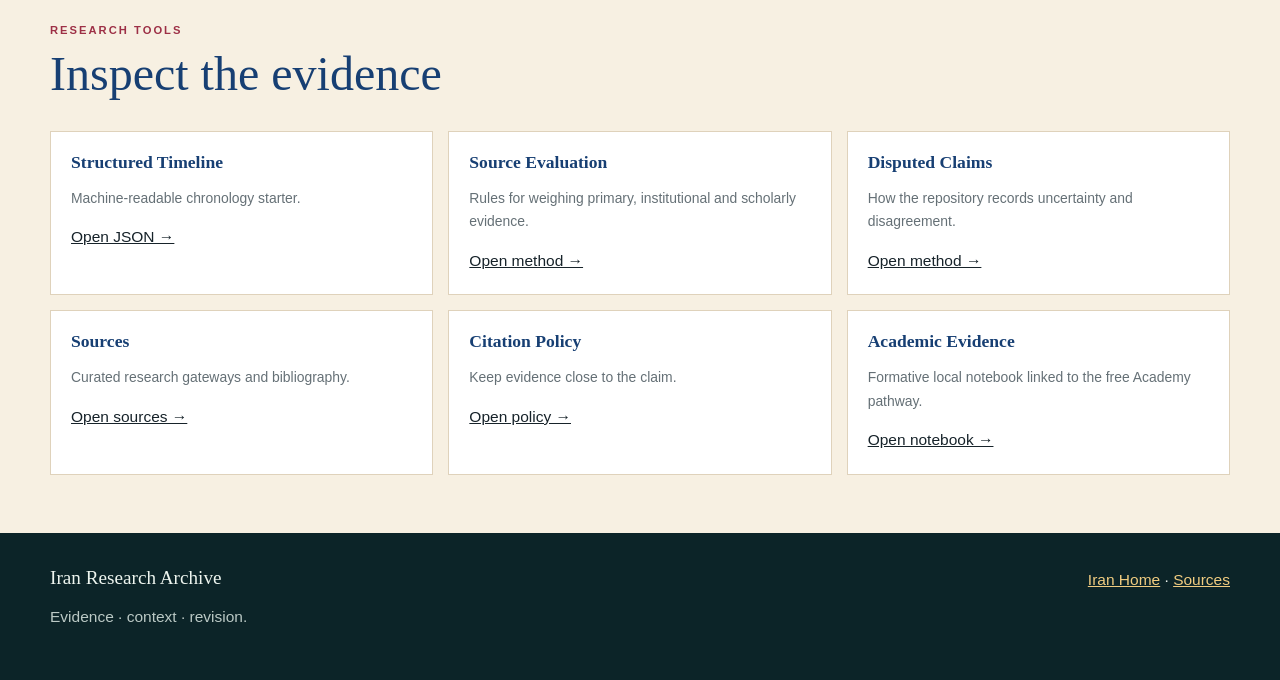
==== commit b1d581a7: "Align Iran research language control styling" ====
--- a/research/index.html
+++ b/research/index.html
@@ -6,7 +6,7 @@
 <header class="site-header"><div class="shell header-inner">
 <a class="site-brand" href="../index.html"><span class="site-brand-mark">ایران</span><span><strong>IRAN</strong><small>Research Archive</small></span></a>
 <nav class="site-nav"><a href="../index.html#portals">Culture</a><a href="#chapters">Chapters</a><a href="../SOURCES.md">Sources</a><a href="https://vervenveda.com/Palestine.github.io/">Palestine</a><a href="https://vervenveda.com/Saudi_Arabia.github.io/">Saudi Arabia</a></nav>
-<div class="site-actions"><button class="language-toggle" id="languageToggle" type="button" aria-label="Switch to Persian" aria-pressed="false">فارسی</button><a class="nav-academy" href="https://vervenveda.com/Khaemenes_Academy.github.io/" target="_blank" rel="noopener noreferrer">Free Academy ↗</a></div>
+<div class="site-actions"><button class="lang-toggle" id="languageToggle" type="button" aria-label="Switch to Persian" aria-pressed="false">فارسی</button><a class="nav-academy" href="https://vervenveda.com/Khaemenes_Academy.github.io/" target="_blank" rel="noopener noreferrer">Free Academy ↗</a></div>
 </div></header>
 <main id="main">
 <section class="detail-hero"><div class="shell detail-grid"><div>
